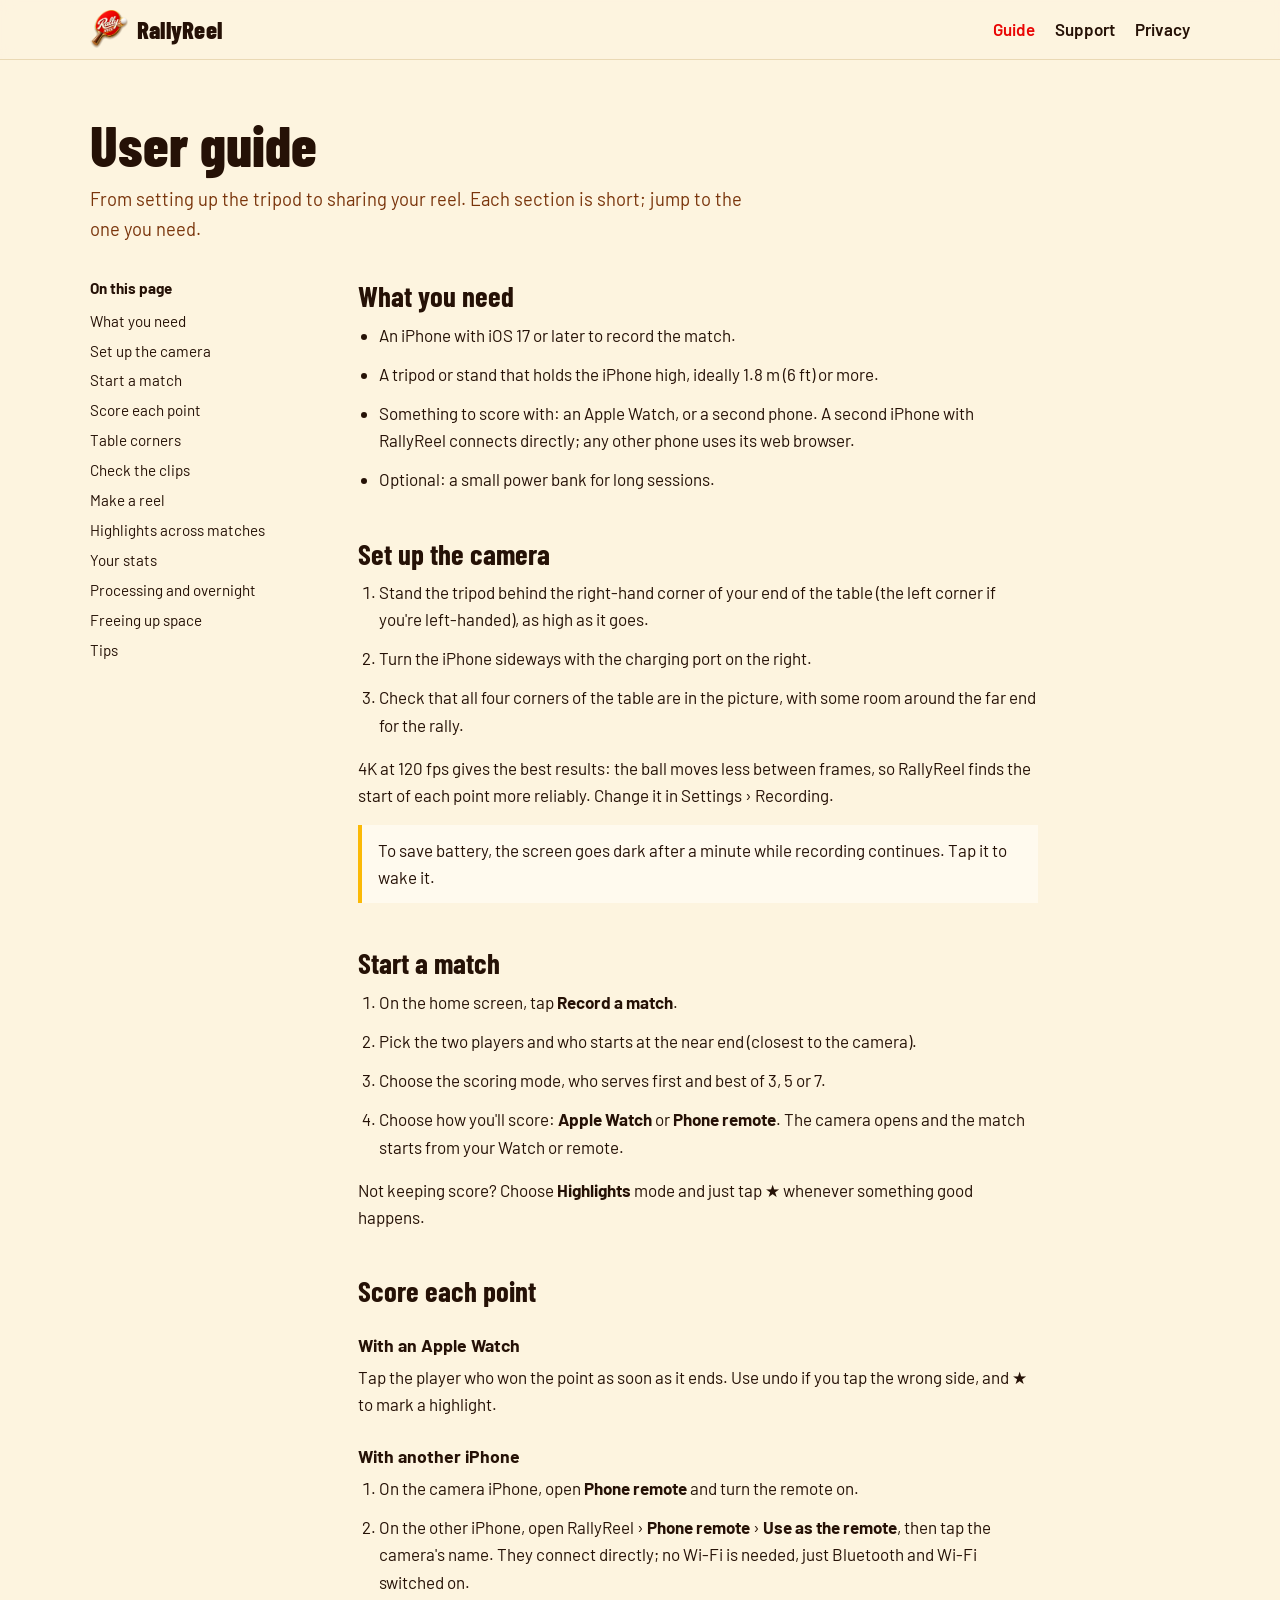
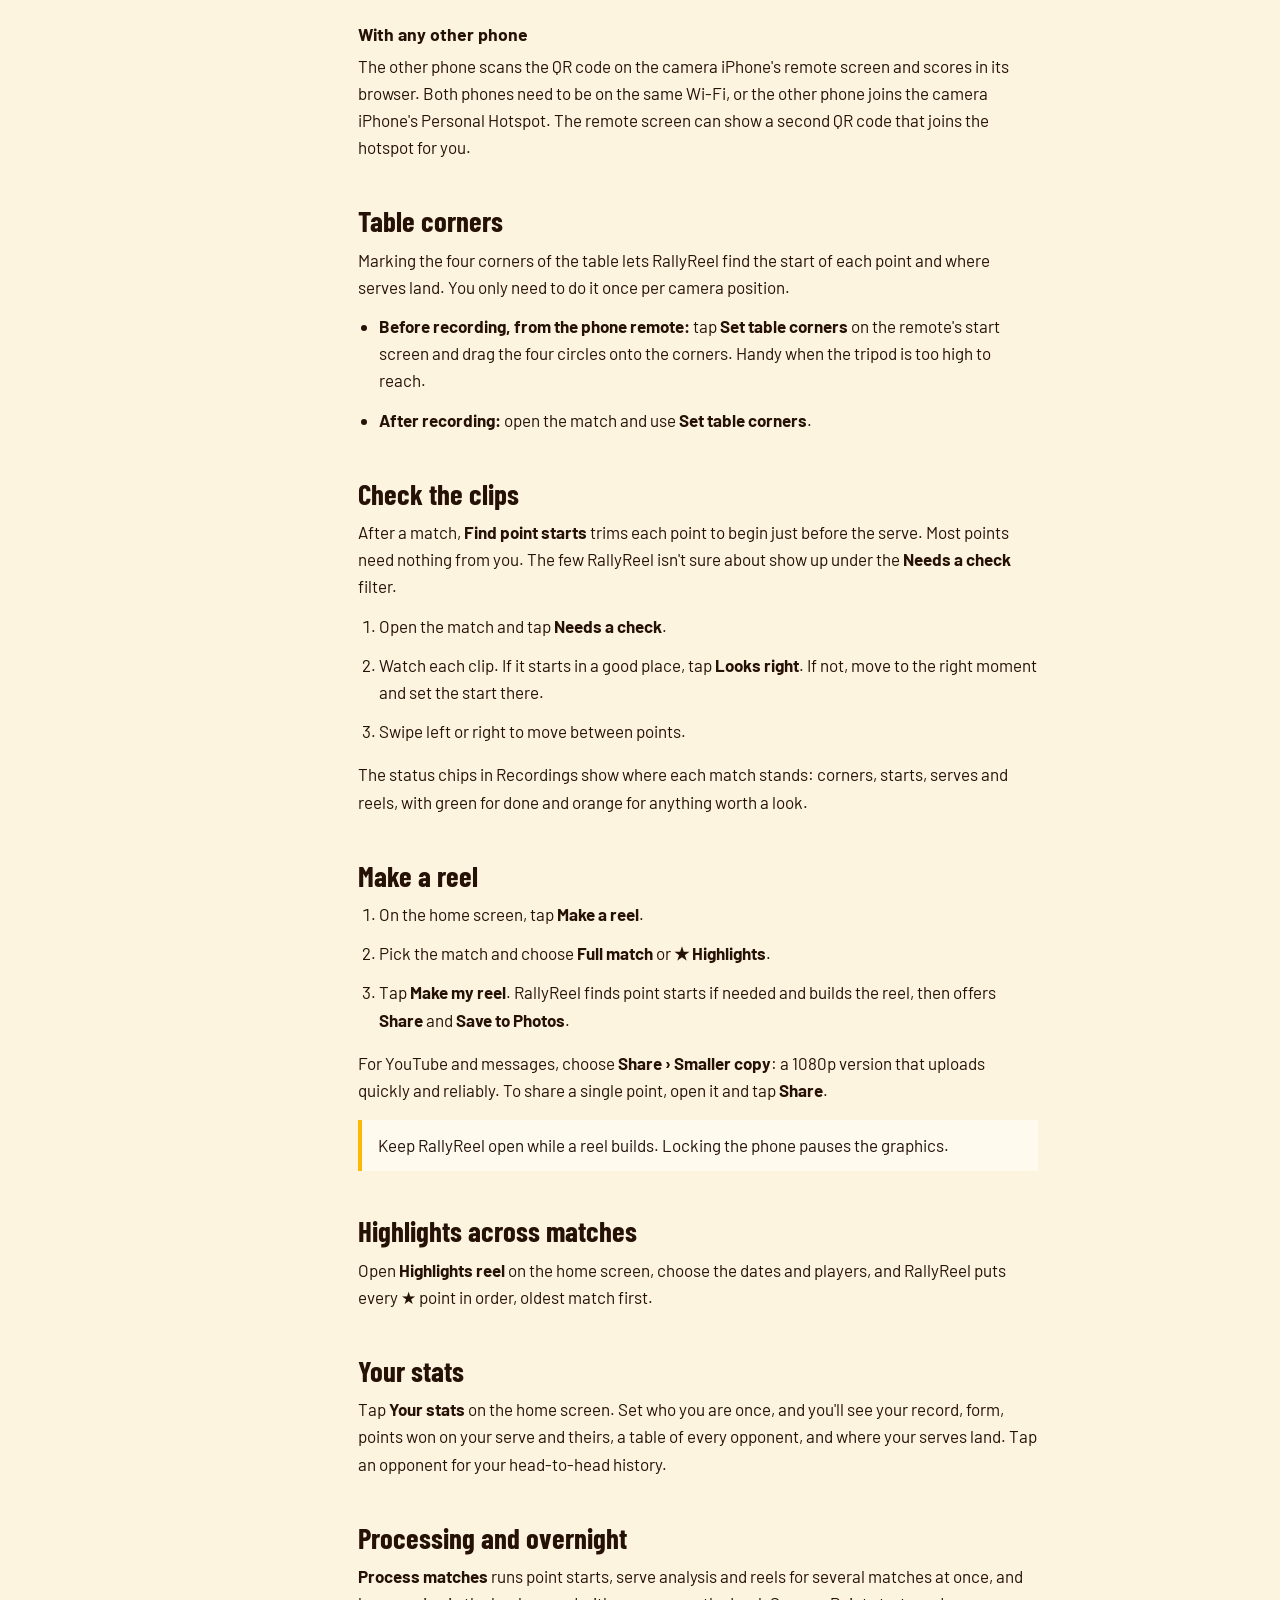
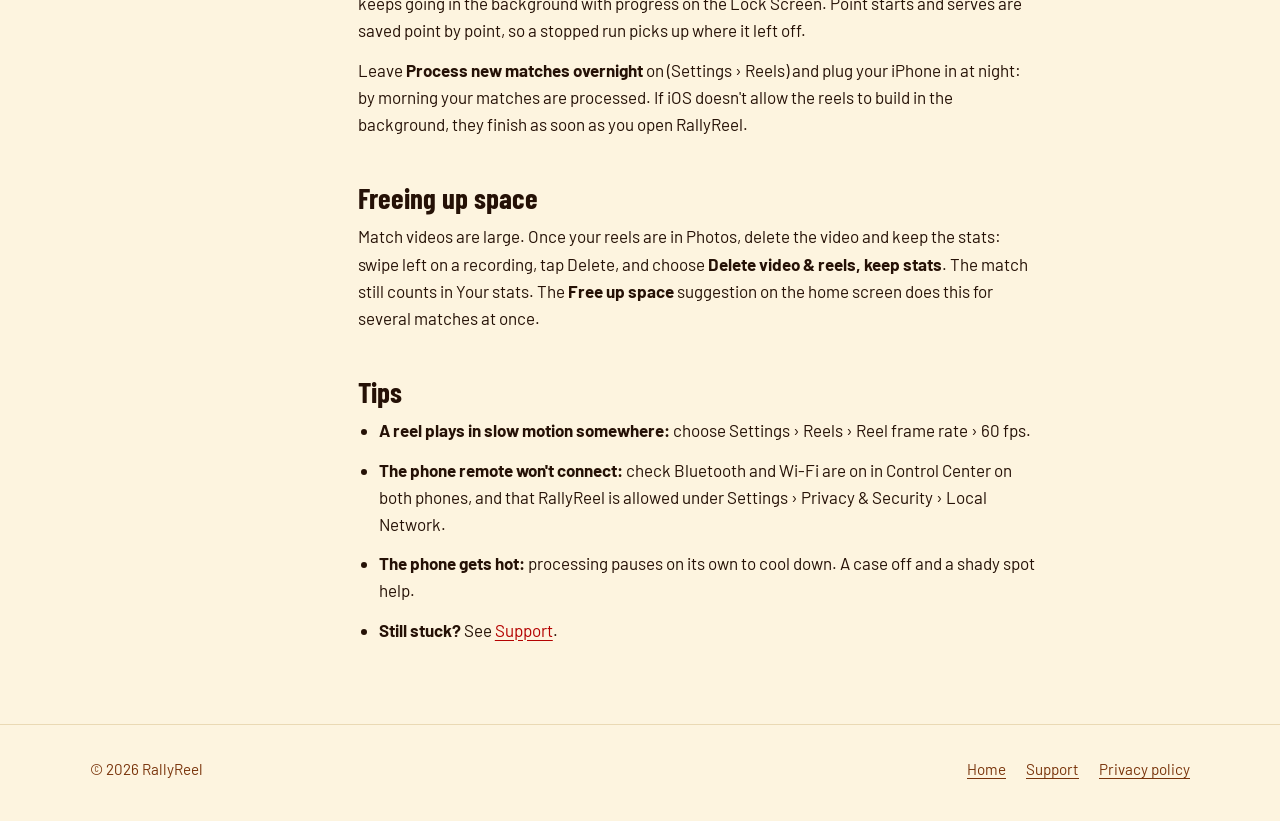
==== guide/index.html @ 846c80a3 "Add files via upload" ====
<!doctype html>
<html lang="en">
<head>
<meta charset="utf-8">
<meta name="viewport" content="width=device-width, initial-scale=1, viewport-fit=cover">
<title>User guide | RallyReel</title>
<meta name="description" content="How to set up, record, score and make reels with RallyReel.">
<link rel="icon" href="/assets/favicon-32.png" sizes="32x32">
<link rel="apple-touch-icon" href="/assets/apple-touch-icon.png">
<link rel="preconnect" href="https://fonts.googleapis.com">
<link rel="preconnect" href="https://fonts.gstatic.com" crossorigin>
<link href="https://fonts.googleapis.com/css2?family=Barlow+Condensed:wght@700;800&family=Barlow:wght@400;600;700&display=swap" rel="stylesheet">
<link rel="stylesheet" href="/assets/style.css">
</head>
<body>
<header class="site-header">
  <div class="wrap">
    <a class="brand" href="/"><img src="/assets/rallyreel-logo.png" alt=""><span>RallyReel</span></a>
    <nav class="site-nav" aria-label="Main">
      <a href="/guide/" aria-current="page">Guide</a>
      <a href="/support/">Support</a>
      <a class="hide-small" href="/privacy/">Privacy</a>
    </nav>
  </div>
</header>

<main class="page">
  <div class="wrap">
    <h1>User guide</h1>
    <p class="intro">From setting up the tripod to sharing your reel. Each section is short; jump to the one you need.</p>
    <div class="layout">
      <nav class="toc" aria-label="On this page">
        <p>On this page</p>
        <ol>
          <li><a href="#need">What you need</a></li>
          <li><a href="#camera">Set up the camera</a></li>
          <li><a href="#start">Start a match</a></li>
          <li><a href="#score">Score each point</a></li>
          <li><a href="#corners">Table corners</a></li>
          <li><a href="#check">Check the clips</a></li>
          <li><a href="#reel">Make a reel</a></li>
          <li><a href="#season">Highlights across matches</a></li>
          <li><a href="#stats">Your stats</a></li>
          <li><a href="#process">Processing and overnight</a></li>
          <li><a href="#space">Freeing up space</a></li>
          <li><a href="#tips">Tips</a></li>
        </ol>
      </nav>

      <div class="prose">
        <h2 id="need">What you need</h2>
        <ul>
          <li>An iPhone with iOS 17 or later to record the match.</li>
          <li>A tripod or stand that holds the iPhone high, ideally 1.8 m (6 ft) or more.</li>
          <li>Something to score with: an Apple Watch, or a second phone. A second iPhone with RallyReel connects directly; any other phone uses its web browser.</li>
          <li>Optional: a small power bank for long sessions.</li>
        </ul>

        <h2 id="camera">Set up the camera</h2>
        <ol>
          <li>Stand the tripod behind the right-hand corner of your end of the table (the left corner if you're left-handed), as high as it goes.</li>
          <li>Turn the iPhone sideways with the charging port on the right.</li>
          <li>Check that all four corners of the table are in the picture, with some room around the far end for the rally.</li>
        </ol>
        <p>4K at 120 fps gives the best results: the ball moves less between frames, so RallyReel finds the start of each point more reliably. Change it in Settings › Recording.</p>
        <p class="note">To save battery, the screen goes dark after a minute while recording continues. Tap it to wake it.</p>

        <h2 id="start">Start a match</h2>
        <ol>
          <li>On the home screen, tap <strong>Record a match</strong>.</li>
          <li>Pick the two players and who starts at the near end (closest to the camera).</li>
          <li>Choose the scoring mode, who serves first and best of 3, 5 or 7.</li>
          <li>Choose how you'll score: <strong>Apple Watch</strong> or <strong>Phone remote</strong>. The camera opens and the match starts from your Watch or remote.</li>
        </ol>
        <p>Not keeping score? Choose <strong>Highlights</strong> mode and just tap ★ whenever something good happens.</p>

        <h2 id="score">Score each point</h2>
        <h3>With an Apple Watch</h3>
        <p>Tap the player who won the point as soon as it ends. Use undo if you tap the wrong side, and ★ to mark a highlight.</p>
        <h3>With another iPhone</h3>
        <ol>
          <li>On the camera iPhone, open <strong>Phone remote</strong> and turn the remote on.</li>
          <li>On the other iPhone, open RallyReel › <strong>Phone remote</strong> › <strong>Use as the remote</strong>, then tap the camera's name. They connect directly; no Wi-Fi is needed, just Bluetooth and Wi-Fi switched on.</li>
        </ol>
        <h3>With any other phone</h3>
        <p>The other phone scans the QR code on the camera iPhone's remote screen and scores in its browser. Both phones need to be on the same Wi-Fi, or the other phone joins the camera iPhone's Personal Hotspot. The remote screen can show a second QR code that joins the hotspot for you.</p>

        <h2 id="corners">Table corners</h2>
        <p>Marking the four corners of the table lets RallyReel find the start of each point and where serves land. You only need to do it once per camera position.</p>
        <ul>
          <li><strong>Before recording, from the phone remote:</strong> tap <strong>Set table corners</strong> on the remote's start screen and drag the four circles onto the corners. Handy when the tripod is too high to reach.</li>
          <li><strong>After recording:</strong> open the match and use <strong>Set table corners</strong>.</li>
        </ul>

        <h2 id="check">Check the clips</h2>
        <p>After a match, <strong>Find point starts</strong> trims each point to begin just before the serve. Most points need nothing from you. The few RallyReel isn't sure about show up under the <strong>Needs a check</strong> filter.</p>
        <ol>
          <li>Open the match and tap <strong>Needs a check</strong>.</li>
          <li>Watch each clip. If it starts in a good place, tap <strong>Looks right</strong>. If not, move to the right moment and set the start there.</li>
          <li>Swipe left or right to move between points.</li>
        </ol>
        <p>The status chips in Recordings show where each match stands: corners, starts, serves and reels, with green for done and orange for anything worth a look.</p>

        <h2 id="reel">Make a reel</h2>
        <ol>
          <li>On the home screen, tap <strong>Make a reel</strong>.</li>
          <li>Pick the match and choose <strong>Full match</strong> or <strong>★ Highlights</strong>.</li>
          <li>Tap <strong>Make my reel</strong>. RallyReel finds point starts if needed and builds the reel, then offers <strong>Share</strong> and <strong>Save to Photos</strong>.</li>
        </ol>
        <p>For YouTube and messages, choose <strong>Share › Smaller copy</strong>: a 1080p version that uploads quickly and reliably. To share a single point, open it and tap <strong>Share</strong>.</p>
        <p class="note">Keep RallyReel open while a reel builds. Locking the phone pauses the graphics.</p>

        <h2 id="season">Highlights across matches</h2>
        <p>Open <strong>Highlights reel</strong> on the home screen, choose the dates and players, and RallyReel puts every ★ point in order, oldest match first.</p>

        <h2 id="stats">Your stats</h2>
        <p>Tap <strong>Your stats</strong> on the home screen. Set who you are once, and you'll see your record, form, points won on your serve and theirs, a table of every opponent, and where your serves land. Tap an opponent for your head-to-head history.</p>

        <h2 id="process">Processing and overnight</h2>
        <p><strong>Process matches</strong> runs point starts, serve analysis and reels for several matches at once, and keeps going in the background with progress on the Lock Screen. Point starts and serves are saved point by point, so a stopped run picks up where it left off.</p>
        <p>Leave <strong>Process new matches overnight</strong> on (Settings › Reels) and plug your iPhone in at night: by morning your matches are processed. If iOS doesn't allow the reels to build in the background, they finish as soon as you open RallyReel.</p>

        <h2 id="space">Freeing up space</h2>
        <p>Match videos are large. Once your reels are in Photos, delete the video and keep the stats: swipe left on a recording, tap Delete, and choose <strong>Delete video &amp; reels, keep stats</strong>. The match still counts in Your stats. The <strong>Free up space</strong> suggestion on the home screen does this for several matches at once.</p>

        <h2 id="tips">Tips</h2>
        <ul>
          <li><strong>A reel plays in slow motion somewhere:</strong> choose Settings › Reels › Reel frame rate › 60 fps.</li>
          <li><strong>The phone remote won't connect:</strong> check Bluetooth and Wi-Fi are on in Control Center on both phones, and that RallyReel is allowed under Settings › Privacy &amp; Security › Local Network.</li>
          <li><strong>The phone gets hot:</strong> processing pauses on its own to cool down. A case off and a shady spot help.</li>
          <li><strong>Still stuck?</strong> See <a href="/support/">Support</a>.</li>
        </ul>
      </div>
    </div>
  </div>
</main>

<footer class="site-footer">
  <div class="wrap">
    <span>© 2026 RallyReel</span>
    <nav aria-label="Footer">
      <a href="/">Home</a>
      <a href="/support/">Support</a>
      <a href="/privacy/">Privacy policy</a>
    </nav>
  </div>
</footer>
</body>
</html>
---- assets/style.css ----
/* RallyReel — colours from the logo */
:root {
  --cream: #FDF4DF;
  --paper: #FFFAEE;
  --ink: #251106;
  --walnut: #79340B;
  --red: #E90504;
  --deep-red: #B40201;
  --gold: #FBB906;
  --line: #EAD9B4;
  --display: "Barlow Condensed", "Arial Narrow", "Helvetica Neue", sans-serif;
  --body: "Barlow", "Helvetica Neue", Arial, sans-serif;
  --measure: 68ch;
}

*, *::before, *::after { box-sizing: border-box; }
:root { padding-top: env(safe-area-inset-top, 0px); padding-bottom: env(safe-area-inset-bottom, 0px); }
html { scroll-padding-top: calc(env(safe-area-inset-top, 0px) + 72px); }
body {
  margin: 0;
  background: var(--cream);
  color: var(--ink);
  font-family: var(--body);
  font-size: 1.0625rem;
  line-height: 1.6;
  -webkit-text-size-adjust: 100%;
}
img { max-width: 100%; height: auto; }
a { color: var(--deep-red); text-underline-offset: 0.18em; }
a:hover { color: var(--red); }
:focus-visible { outline: 3px solid var(--gold); outline-offset: 3px; border-radius: 4px; }

/* Header */
.site-header {
  position: sticky; top: env(safe-area-inset-top, 0px); z-index: 10;
  background: color-mix(in srgb, var(--cream) 92%, transparent);
  backdrop-filter: blur(8px);
  border-bottom: 1px solid var(--line);
}
.site-header .wrap { display: flex; align-items: center; justify-content: space-between; gap: 1rem; padding-block: 0.6rem; }
.brand { display: flex; align-items: center; gap: 0.55rem; text-decoration: none; color: var(--ink); }
.brand img { width: 38px; height: 38px; }
.brand span { font-family: var(--display); font-weight: 800; font-size: 1.55rem; letter-spacing: 0.01em; }
.site-nav { display: flex; gap: 1.25rem; flex-wrap: wrap; }
.site-nav a { color: var(--ink); text-decoration: none; font-weight: 600; }
.site-nav a[aria-current="page"], .site-nav a:hover { color: var(--red); }

.wrap { width: min(1100px, 100% - 2.5rem); margin-inline: auto; }

/* Buttons */
.button {
  display: inline-block; padding: 0.8rem 1.4rem; border-radius: 999px;
  background: var(--red); color: #fff; font-weight: 700; text-decoration: none;
  box-shadow: 0 2px 0 var(--deep-red);
}
.button:hover { background: var(--deep-red); color: #fff; }
.button.quiet { background: transparent; color: var(--ink); box-shadow: inset 0 0 0 2px var(--ink); }
.button.quiet:hover { background: var(--ink); color: var(--cream); }

/* Hero */
.hero { padding: clamp(2rem, 5vw, 3.5rem) 0 clamp(2rem, 5vw, 3.5rem); }
.hero .wrap { display: grid; grid-template-columns: 1.1fr 0.9fr; gap: clamp(1.5rem, 4vw, 3.5rem); align-items: center; }
.hero h1 {
  font-family: var(--display); font-weight: 800; line-height: 0.95;
  font-size: clamp(2.8rem, 7vw, 5rem); margin: 0 0 1rem; letter-spacing: -0.01em;
}
.hero p.lead { font-size: 1.2rem; max-width: 44ch; margin: 0 0 1.5rem; color: var(--walnut); }
.hero .actions { display: flex; gap: 0.75rem; flex-wrap: wrap; }
.hero .logo { justify-self: center; width: min(420px, 100%); }   /* the image has its own soft shadow */

/* The scoreboard: the same look as the graphics on a RallyReel video */
.scoreboard {
  margin-top: 1.75rem; display: inline-grid; grid-template-columns: auto auto auto; column-gap: 1.1rem; row-gap: 0.2rem;
  align-items: center; padding: 0.7rem 1.1rem; border-radius: 10px;
  background: linear-gradient(#3A1C0C, #1E0D05); border: 2px solid var(--gold);
  color: var(--cream); font-family: var(--display); font-weight: 700; font-size: 1.35rem; line-height: 1.25;
  font-variant-numeric: tabular-nums; box-shadow: 0 10px 24px rgba(37, 17, 6, 0.25);
}
.scoreboard .player { display: flex; align-items: center; gap: 0.5rem; text-transform: uppercase; letter-spacing: 0.02em; }
.scoreboard .chip { width: 0.55rem; height: 1.15rem; border-radius: 2px; }
.scoreboard .serve { width: 0.45rem; height: 0.45rem; border-radius: 50%; background: var(--gold); visibility: hidden; }
.scoreboard .serve.on { visibility: visible; }
.scoreboard .games { color: rgba(253, 244, 223, 0.65); text-align: center; min-width: 1.4rem; }
.scoreboard .points { min-width: 2.2ch; text-align: right; font-size: 1.6rem; }
.scoreboard .points.won { color: var(--gold); }
.scoreboard-caption { display: block; margin-top: 0.6rem; font-size: 0.9rem; color: var(--walnut); }

/* Sections */
section.block { padding: clamp(2.5rem, 6vw, 4.5rem) 0; border-top: 1px solid var(--line); }
section.block h2 {
  font-family: var(--display); font-weight: 800; font-size: clamp(2rem, 4.5vw, 3rem); line-height: 1;
  margin: 0 0 1.5rem;
}
.steps { list-style: none; padding: 0; margin: 0; display: grid; grid-template-columns: repeat(3, 1fr); gap: 2rem; counter-reset: step; }
.steps li { counter-increment: step; }
.steps li::before {
  content: counter(step); display: block; font-family: var(--display); font-weight: 800; font-size: 3.2rem;
  line-height: 1; color: var(--red); margin-bottom: 0.4rem;
}
.steps h3 { font-family: var(--display); font-weight: 700; font-size: 1.5rem; margin: 0 0 0.35rem; }
.steps p { margin: 0; }

.features { display: grid; grid-template-columns: repeat(2, minmax(0, 1fr)); gap: 1.5rem 3rem; }
.features h3 { font-family: var(--display); font-weight: 700; font-size: 1.35rem; margin: 0 0 0.25rem; }
.features p { margin: 0; max-width: 46ch; }

.band { background: var(--ink); color: var(--cream); }
.band h2 { color: var(--cream); }
.band p { max-width: 60ch; color: rgba(253, 244, 223, 0.85); }
.band a { color: var(--gold); }
.band .button { margin-top: 0.5rem; }

/* Long-form pages (guide, support, privacy) */
.page { padding: clamp(2rem, 5vw, 3.5rem) 0 4rem; }
.page .layout { display: grid; grid-template-columns: 220px minmax(0, 1fr); gap: 3rem; align-items: start; }
.page h1 { font-family: var(--display); font-weight: 800; font-size: clamp(2.4rem, 6vw, 3.6rem); line-height: 1; margin: 0 0 0.75rem; }
.page .intro { font-size: 1.15rem; color: var(--walnut); max-width: var(--measure); margin: 0 0 2rem; }
.prose { max-width: var(--measure); }
.prose h2 { font-family: var(--display); font-weight: 700; font-size: 1.8rem; line-height: 1.1; margin: 2.5rem 0 0.6rem; padding-top: 0.25rem; }
.prose h2:first-child { margin-top: 0; }
.prose h3 { font-weight: 700; font-size: 1.1rem; margin: 1.5rem 0 0.3rem; }
.prose p, .prose li { margin: 0 0 0.75rem; }
.prose ol, .prose ul { padding-left: 1.3rem; margin: 0 0 1rem; }
.prose .note { border-left: 4px solid var(--gold); background: var(--paper); padding: 0.75rem 1rem; margin: 1rem 0; }
.prose table { border-collapse: collapse; width: 100%; margin: 0.5rem 0 1.25rem; font-size: 0.98rem; }
.prose th, .prose td { text-align: left; vertical-align: top; padding: 0.55rem 0.6rem; border-bottom: 1px solid var(--line); }
.prose th { font-weight: 700; }
.table-scroll { overflow-x: auto; }
.toc { position: sticky; top: calc(env(safe-area-inset-top, 0px) + 84px); font-size: 0.95rem; }
.toc p { font-weight: 700; margin: 0 0 0.5rem; }
.toc ol { list-style: none; padding: 0; margin: 0; display: grid; gap: 0.35rem; }
.toc a { color: var(--ink); text-decoration: none; }
.toc a:hover { color: var(--red); }
.updated { color: var(--walnut); font-size: 0.95rem; }

/* Footer */
.site-footer { border-top: 1px solid var(--line); padding: 2rem 0 2.5rem; font-size: 0.95rem; color: var(--walnut); }
.site-footer .wrap { display: flex; justify-content: space-between; gap: 1rem; flex-wrap: wrap; }
.site-footer nav { display: flex; gap: 1.25rem; flex-wrap: wrap; }
.site-footer a { color: var(--walnut); }

@media (max-width: 820px) {
  .hero .wrap { grid-template-columns: 1fr; }
  .hero .logo { grid-row: 1; width: min(260px, 70%); }
  .steps { grid-template-columns: 1fr; gap: 1.5rem; }
  .features { grid-template-columns: 1fr; }
  .page .layout { grid-template-columns: 1fr; gap: 1.5rem; }
  .toc { position: static; }
  .site-nav { gap: 0.9rem; font-size: 0.95rem; }
}
@media (max-width: 480px) {
  .site-nav a.hide-small { display: none; }
  .scoreboard { font-size: 1.1rem; column-gap: 0.8rem; }
  .scoreboard .points { font-size: 1.3rem; }
}
@media (prefers-reduced-motion: reduce) { * { transition: none !important; animation: none !important; } }
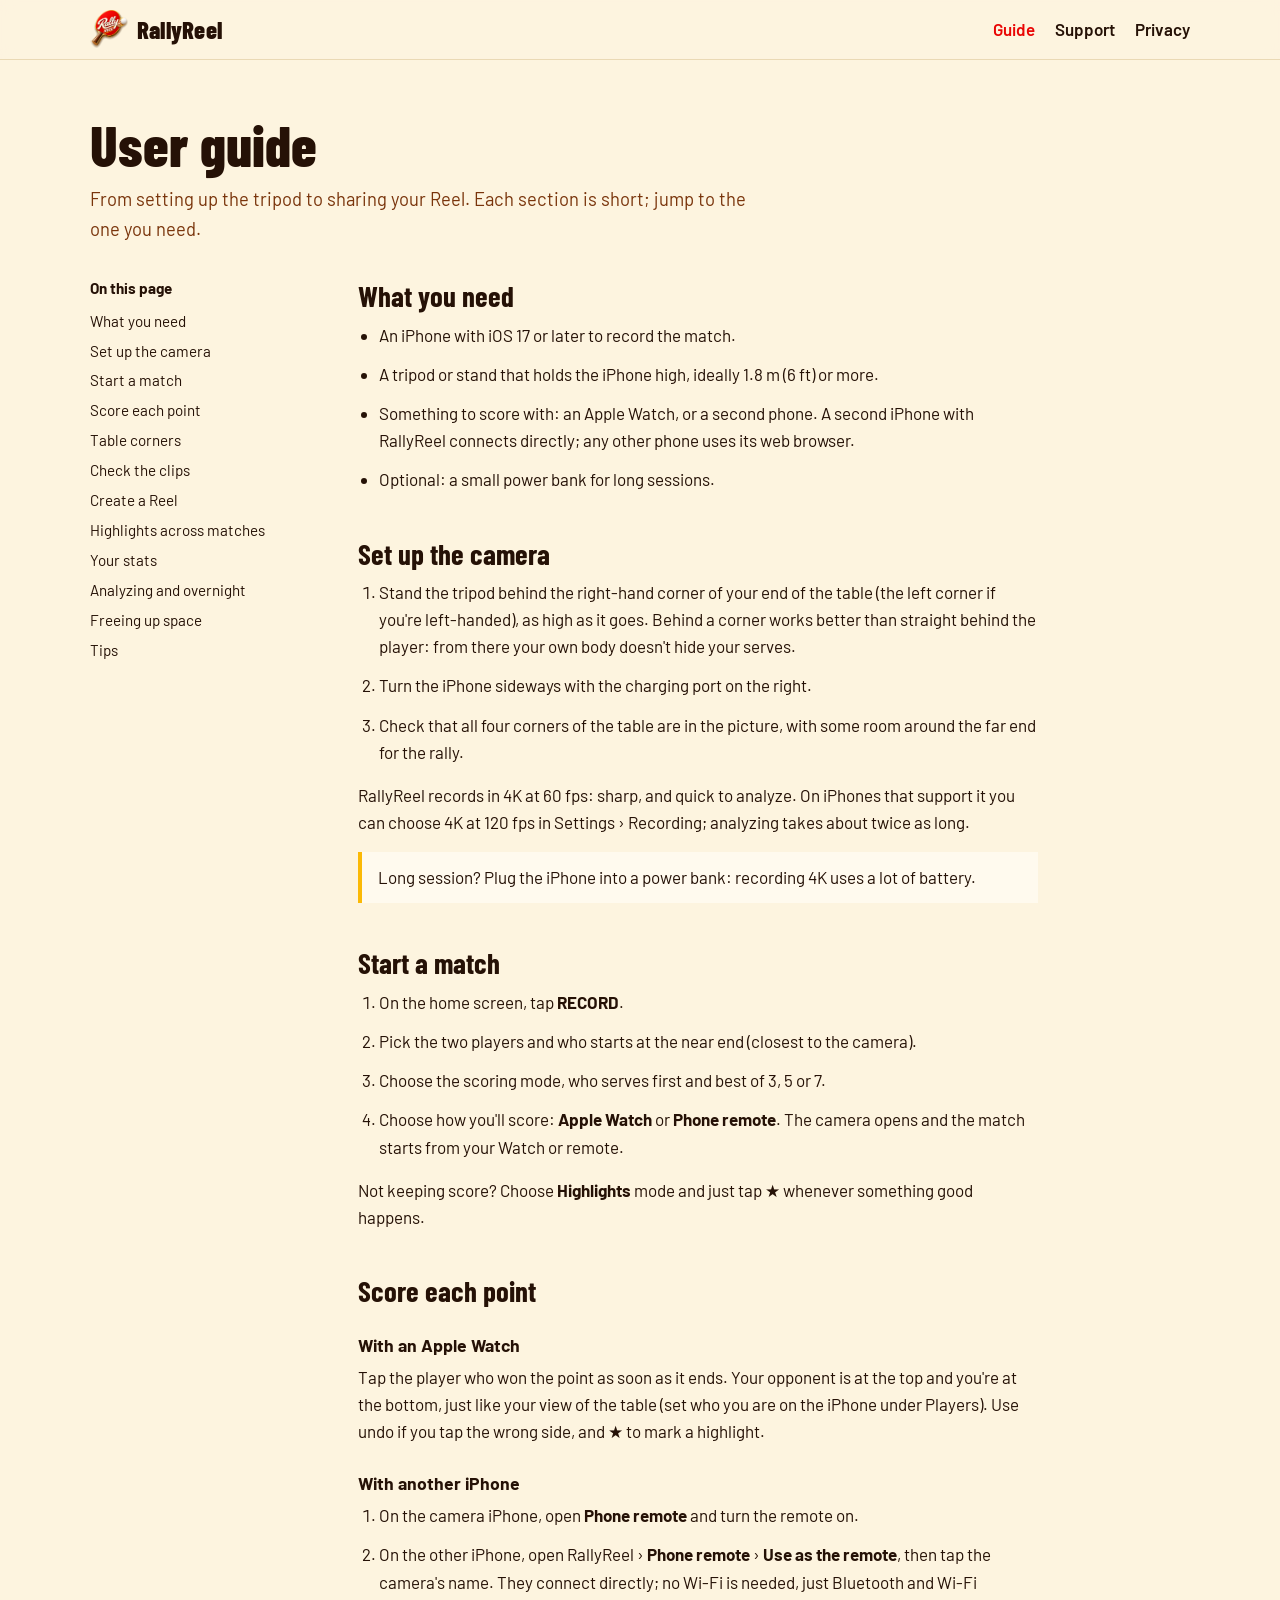
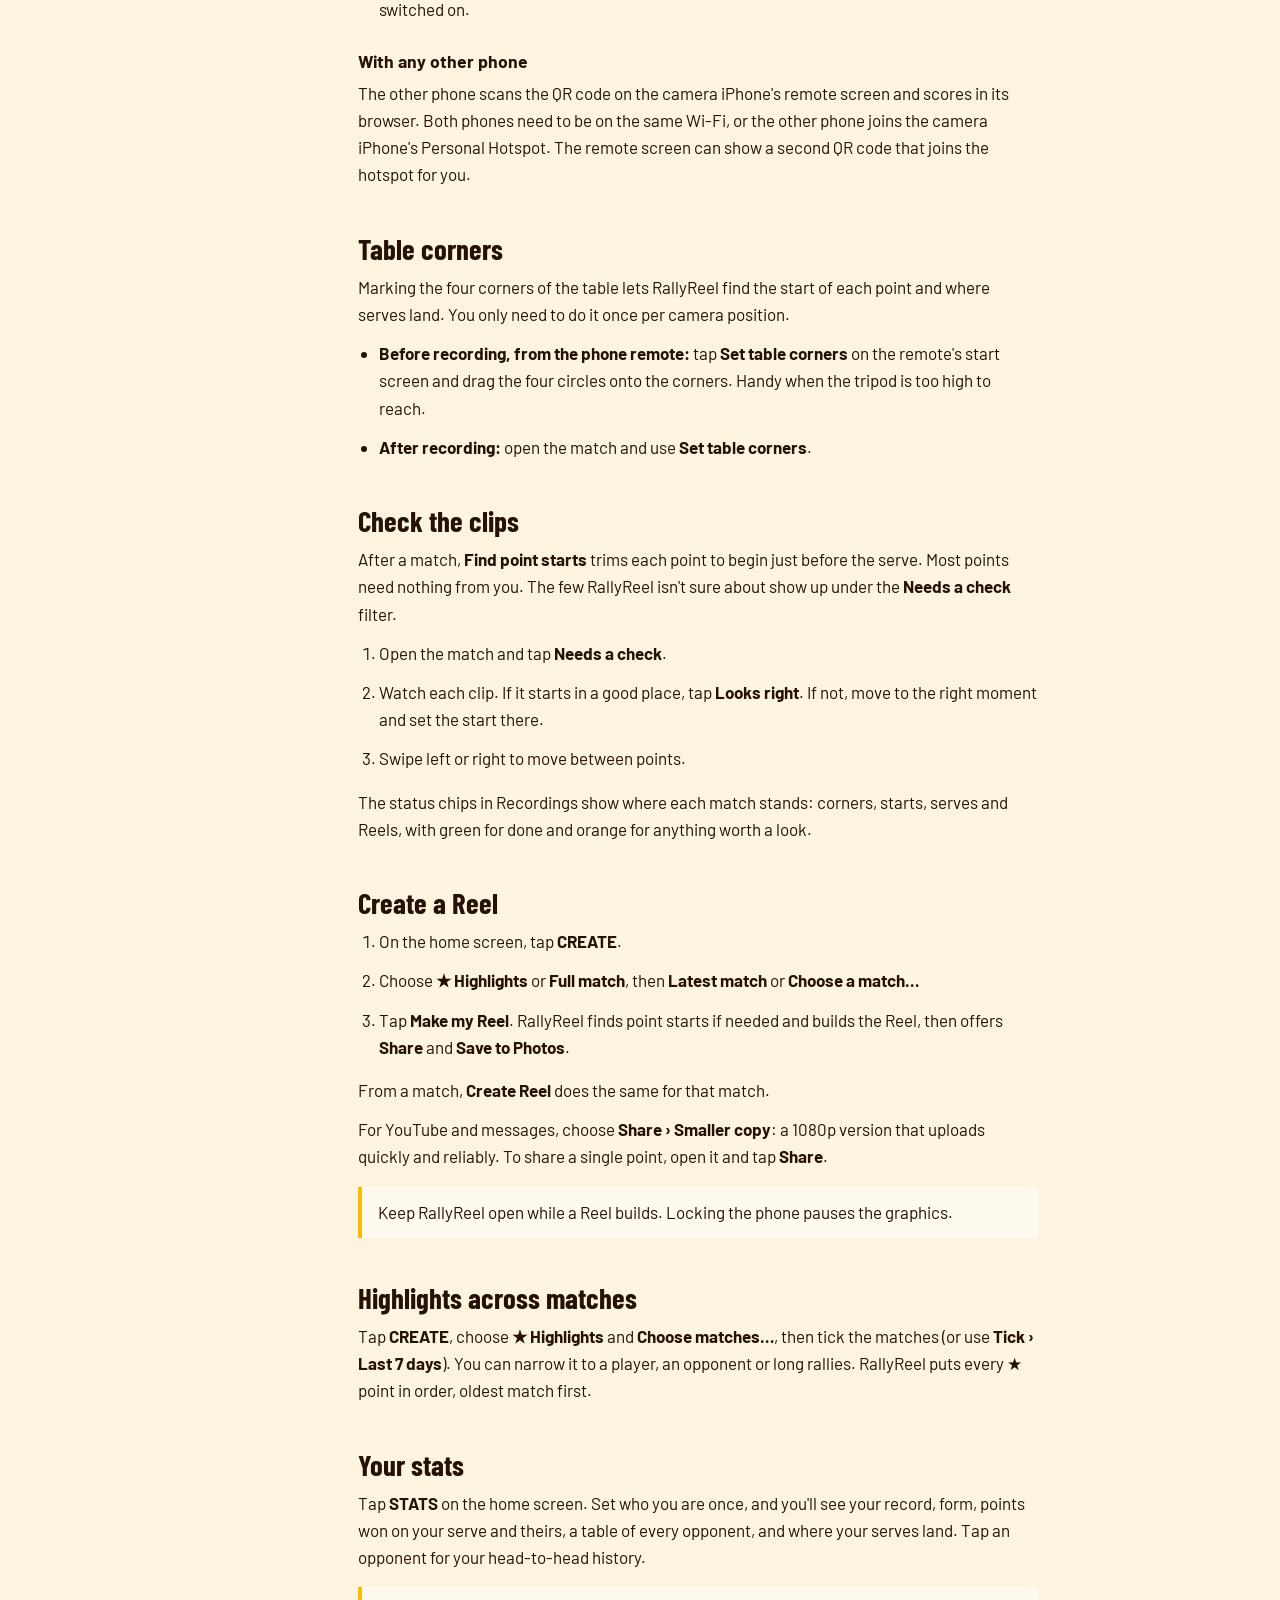
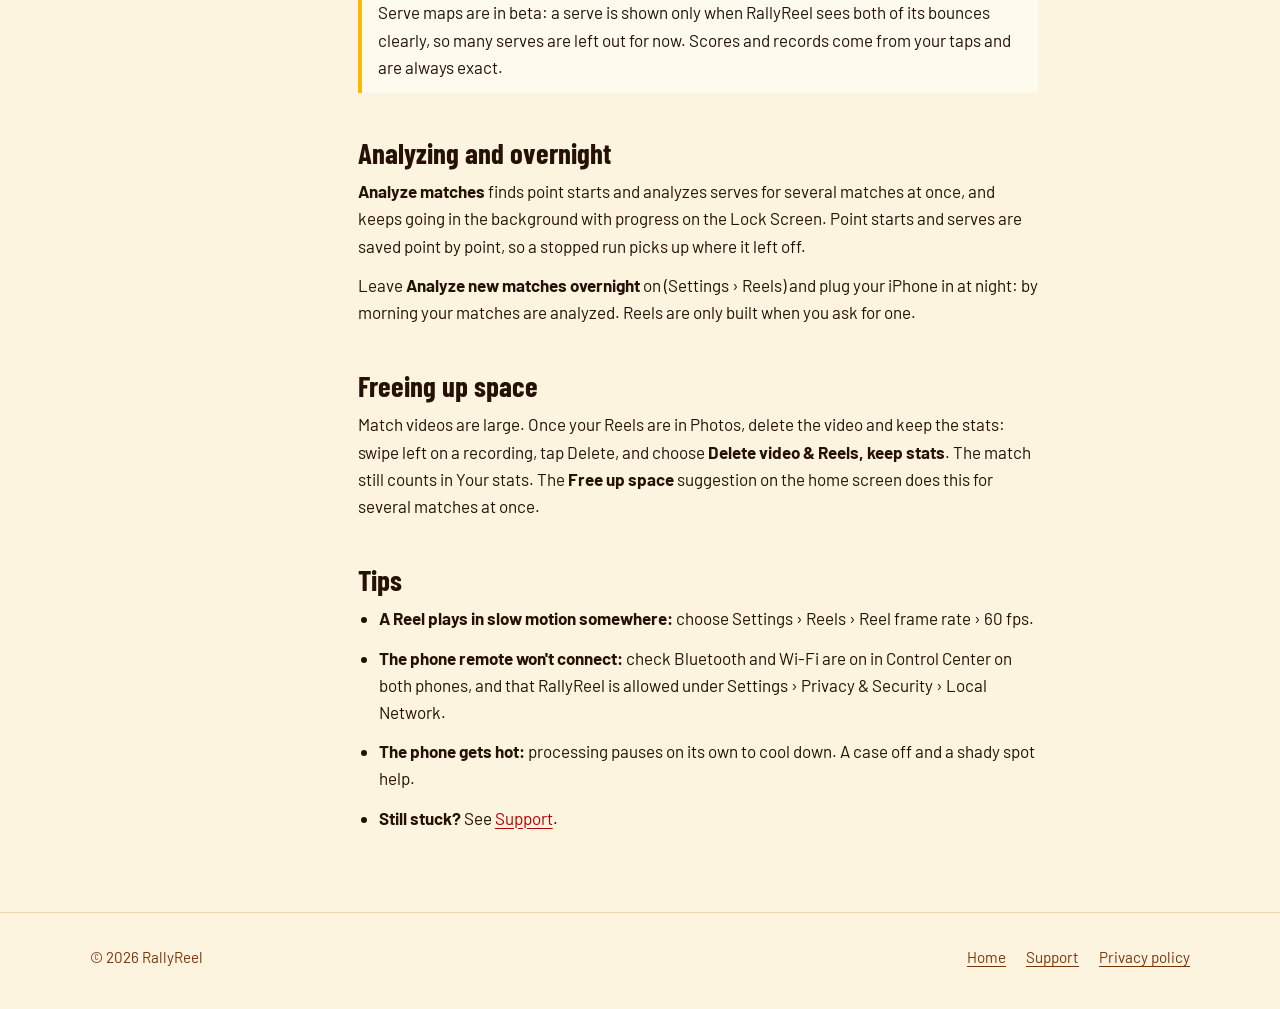
==== commit 2c4929b6: "Update guide and home page for RallyReel 1.0 CREATE and Analyze matches replace Make a reel, Highlig" ====
--- a/guide/index.html
+++ b/guide/index.html
@@ -4,7 +4,7 @@
 <meta charset="utf-8">
 <meta name="viewport" content="width=device-width, initial-scale=1, viewport-fit=cover">
 <title>User guide | RallyReel</title>
-<meta name="description" content="How to set up, record, score and make reels with RallyReel.">
+<meta name="description" content="How to set up, record, score and make Reels with RallyReel.">
 <link rel="icon" href="/assets/favicon-32.png" sizes="32x32">
 <link rel="apple-touch-icon" href="/assets/apple-touch-icon.png">
 <link rel="preconnect" href="https://fonts.googleapis.com">
@@ -27,7 +27,7 @@
 <main class="page">
   <div class="wrap">
     <h1>User guide</h1>
-    <p class="intro">From setting up the tripod to sharing your reel. Each section is short; jump to the one you need.</p>
+    <p class="intro">From setting up the tripod to sharing your Reel. Each section is short; jump to the one you need.</p>
     <div class="layout">
       <nav class="toc" aria-label="On this page">
         <p>On this page</p>
@@ -38,10 +38,10 @@
           <li><a href="#score">Score each point</a></li>
           <li><a href="#corners">Table corners</a></li>
           <li><a href="#check">Check the clips</a></li>
-          <li><a href="#reel">Make a reel</a></li>
+          <li><a href="#reel">Create a Reel</a></li>
           <li><a href="#season">Highlights across matches</a></li>
           <li><a href="#stats">Your stats</a></li>
-          <li><a href="#process">Processing and overnight</a></li>
+          <li><a href="#process">Analyzing and overnight</a></li>
           <li><a href="#space">Freeing up space</a></li>
           <li><a href="#tips">Tips</a></li>
         </ol>
@@ -58,16 +58,16 @@
 
         <h2 id="camera">Set up the camera</h2>
         <ol>
-          <li>Stand the tripod behind the right-hand corner of your end of the table (the left corner if you're left-handed), as high as it goes.</li>
+          <li>Stand the tripod behind the right-hand corner of your end of the table (the left corner if you're left-handed), as high as it goes. Behind a corner works better than straight behind the player: from there your own body doesn't hide your serves.</li>
           <li>Turn the iPhone sideways with the charging port on the right.</li>
           <li>Check that all four corners of the table are in the picture, with some room around the far end for the rally.</li>
         </ol>
-        <p>4K at 120 fps gives the best results: the ball moves less between frames, so RallyReel finds the start of each point more reliably. Change it in Settings › Recording.</p>
-        <p class="note">To save battery, the screen goes dark after a minute while recording continues. Tap it to wake it.</p>
+        <p>RallyReel records in 4K at 60 fps: sharp, and quick to analyze. On iPhones that support it you can choose 4K at 120 fps in Settings › Recording; analyzing takes about twice as long.</p>
+        <p class="note">Long session? Plug the iPhone into a power bank: recording 4K uses a lot of battery.</p>
 
         <h2 id="start">Start a match</h2>
         <ol>
-          <li>On the home screen, tap <strong>Record a match</strong>.</li>
+          <li>On the home screen, tap <strong>RECORD</strong>.</li>
           <li>Pick the two players and who starts at the near end (closest to the camera).</li>
           <li>Choose the scoring mode, who serves first and best of 3, 5 or 7.</li>
           <li>Choose how you'll score: <strong>Apple Watch</strong> or <strong>Phone remote</strong>. The camera opens and the match starts from your Watch or remote.</li>
@@ -76,7 +76,7 @@
 
         <h2 id="score">Score each point</h2>
         <h3>With an Apple Watch</h3>
-        <p>Tap the player who won the point as soon as it ends. Use undo if you tap the wrong side, and ★ to mark a highlight.</p>
+        <p>Tap the player who won the point as soon as it ends. Your opponent is at the top and you're at the bottom, just like your view of the table (set who you are on the iPhone under Players). Use undo if you tap the wrong side, and ★ to mark a highlight.</p>
         <h3>With another iPhone</h3>
         <ol>
           <li>On the camera iPhone, open <strong>Phone remote</strong> and turn the remote on.</li>
@@ -99,33 +99,35 @@
           <li>Watch each clip. If it starts in a good place, tap <strong>Looks right</strong>. If not, move to the right moment and set the start there.</li>
           <li>Swipe left or right to move between points.</li>
         </ol>
-        <p>The status chips in Recordings show where each match stands: corners, starts, serves and reels, with green for done and orange for anything worth a look.</p>
+        <p>The status chips in Recordings show where each match stands: corners, starts, serves and Reels, with green for done and orange for anything worth a look.</p>
 
-        <h2 id="reel">Make a reel</h2>
+        <h2 id="reel">Create a Reel</h2>
         <ol>
-          <li>On the home screen, tap <strong>Make a reel</strong>.</li>
-          <li>Pick the match and choose <strong>Full match</strong> or <strong>★ Highlights</strong>.</li>
-          <li>Tap <strong>Make my reel</strong>. RallyReel finds point starts if needed and builds the reel, then offers <strong>Share</strong> and <strong>Save to Photos</strong>.</li>
+          <li>On the home screen, tap <strong>CREATE</strong>.</li>
+          <li>Choose <strong>★ Highlights</strong> or <strong>Full match</strong>, then <strong>Latest match</strong> or <strong>Choose a match…</strong></li>
+          <li>Tap <strong>Make my Reel</strong>. RallyReel finds point starts if needed and builds the Reel, then offers <strong>Share</strong> and <strong>Save to Photos</strong>.</li>
         </ol>
+        <p>From a match, <strong>Create Reel</strong> does the same for that match.</p>
         <p>For YouTube and messages, choose <strong>Share › Smaller copy</strong>: a 1080p version that uploads quickly and reliably. To share a single point, open it and tap <strong>Share</strong>.</p>
-        <p class="note">Keep RallyReel open while a reel builds. Locking the phone pauses the graphics.</p>
+        <p class="note">Keep RallyReel open while a Reel builds. Locking the phone pauses the graphics.</p>
 
         <h2 id="season">Highlights across matches</h2>
-        <p>Open <strong>Highlights reel</strong> on the home screen, choose the dates and players, and RallyReel puts every ★ point in order, oldest match first.</p>
+        <p>Tap <strong>CREATE</strong>, choose <strong>★ Highlights</strong> and <strong>Choose matches…</strong>, then tick the matches (or use <strong>Tick › Last 7 days</strong>). You can narrow it to a player, an opponent or long rallies. RallyReel puts every ★ point in order, oldest match first.</p>
 
         <h2 id="stats">Your stats</h2>
-        <p>Tap <strong>Your stats</strong> on the home screen. Set who you are once, and you'll see your record, form, points won on your serve and theirs, a table of every opponent, and where your serves land. Tap an opponent for your head-to-head history.</p>
+        <p>Tap <strong>STATS</strong> on the home screen. Set who you are once, and you'll see your record, form, points won on your serve and theirs, a table of every opponent, and where your serves land. Tap an opponent for your head-to-head history.</p>
+        <p class="note">Serve maps are in beta: a serve is shown only when RallyReel sees both of its bounces clearly, so many serves are left out for now. Scores and records come from your taps and are always exact.</p>
 
-        <h2 id="process">Processing and overnight</h2>
-        <p><strong>Process matches</strong> runs point starts, serve analysis and reels for several matches at once, and keeps going in the background with progress on the Lock Screen. Point starts and serves are saved point by point, so a stopped run picks up where it left off.</p>
-        <p>Leave <strong>Process new matches overnight</strong> on (Settings › Reels) and plug your iPhone in at night: by morning your matches are processed. If iOS doesn't allow the reels to build in the background, they finish as soon as you open RallyReel.</p>
+        <h2 id="process">Analyzing and overnight</h2>
+        <p><strong>Analyze matches</strong> finds point starts and analyzes serves for several matches at once, and keeps going in the background with progress on the Lock Screen. Point starts and serves are saved point by point, so a stopped run picks up where it left off.</p>
+        <p>Leave <strong>Analyze new matches overnight</strong> on (Settings › Reels) and plug your iPhone in at night: by morning your matches are analyzed. Reels are only built when you ask for one.</p>
 
         <h2 id="space">Freeing up space</h2>
-        <p>Match videos are large. Once your reels are in Photos, delete the video and keep the stats: swipe left on a recording, tap Delete, and choose <strong>Delete video &amp; reels, keep stats</strong>. The match still counts in Your stats. The <strong>Free up space</strong> suggestion on the home screen does this for several matches at once.</p>
+        <p>Match videos are large. Once your Reels are in Photos, delete the video and keep the stats: swipe left on a recording, tap Delete, and choose <strong>Delete video &amp; Reels, keep stats</strong>. The match still counts in Your stats. The <strong>Free up space</strong> suggestion on the home screen does this for several matches at once.</p>
 
         <h2 id="tips">Tips</h2>
         <ul>
-          <li><strong>A reel plays in slow motion somewhere:</strong> choose Settings › Reels › Reel frame rate › 60 fps.</li>
+          <li><strong>A Reel plays in slow motion somewhere:</strong> choose Settings › Reels › Reel frame rate › 60 fps.</li>
           <li><strong>The phone remote won't connect:</strong> check Bluetooth and Wi-Fi are on in Control Center on both phones, and that RallyReel is allowed under Settings › Privacy &amp; Security › Local Network.</li>
           <li><strong>The phone gets hot:</strong> processing pauses on its own to cool down. A case off and a shady spot help.</li>
           <li><strong>Still stuck?</strong> See <a href="/support/">Support</a>.</li>
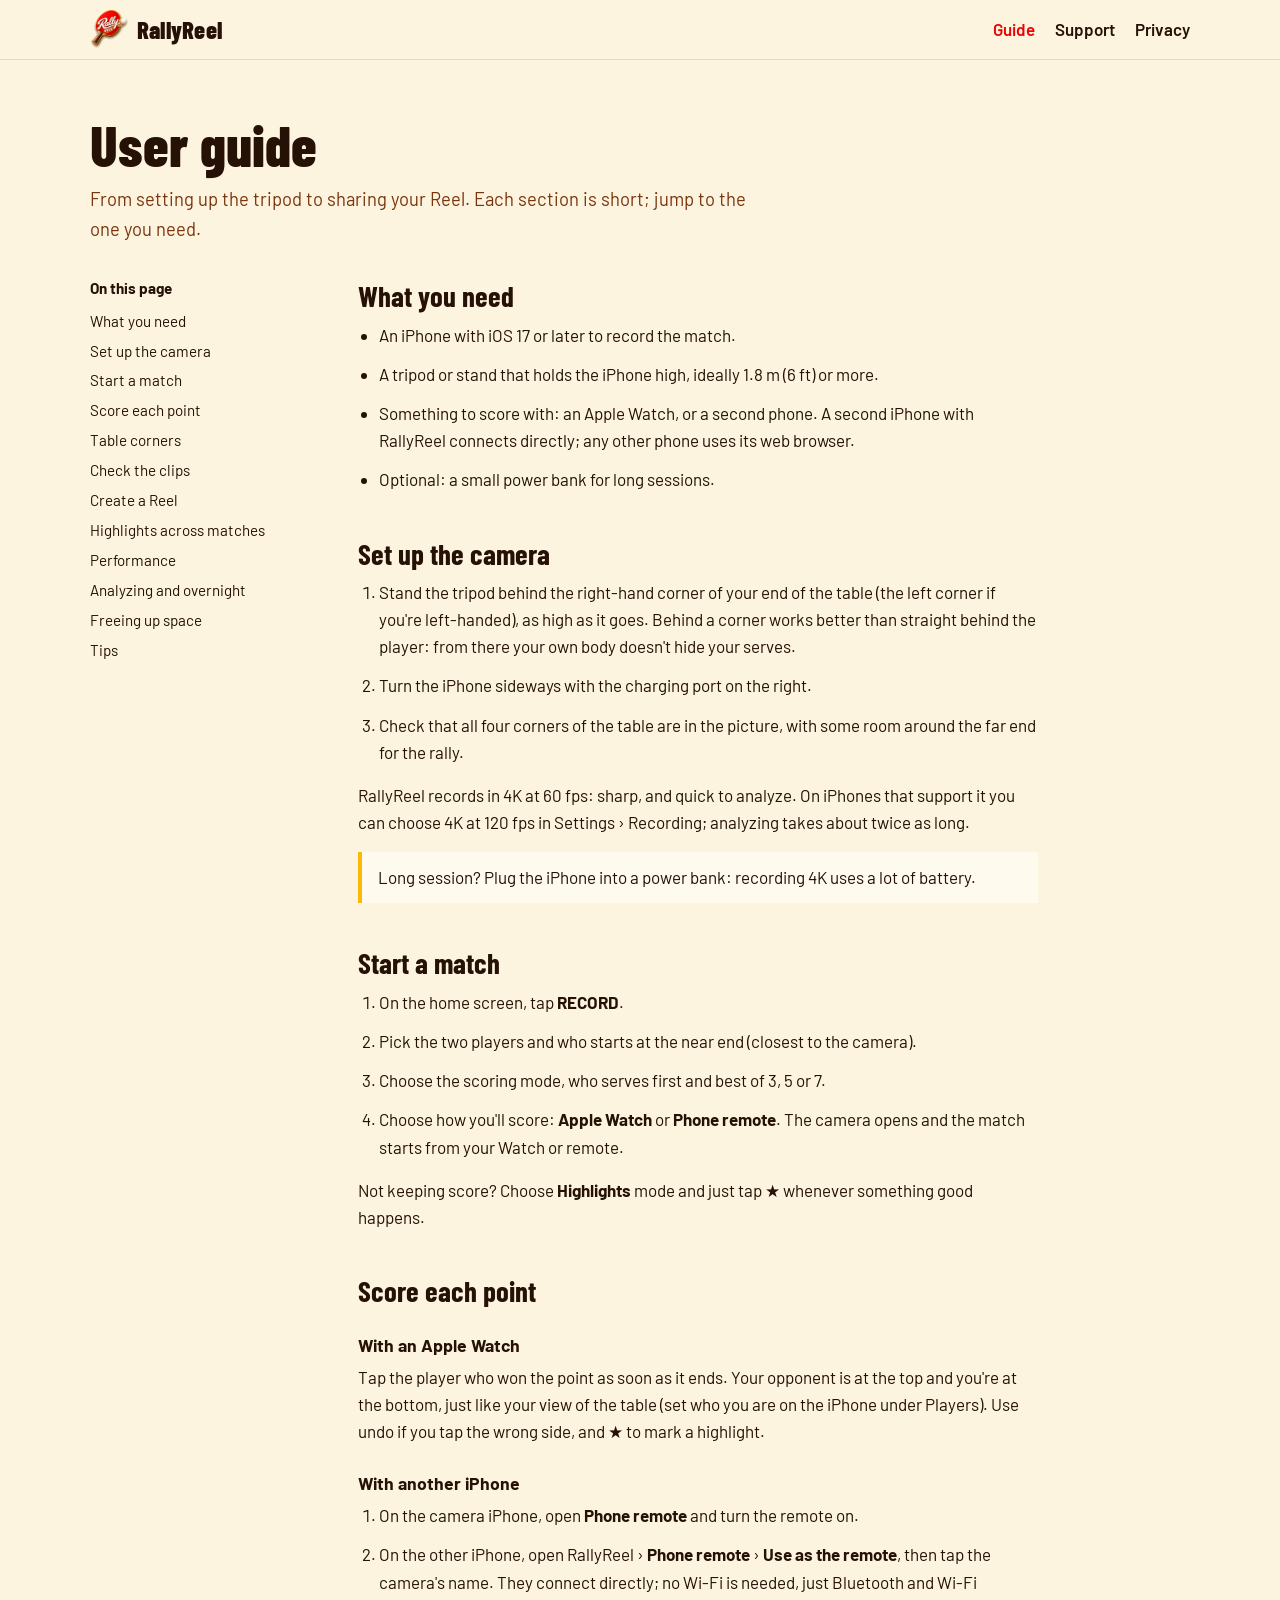
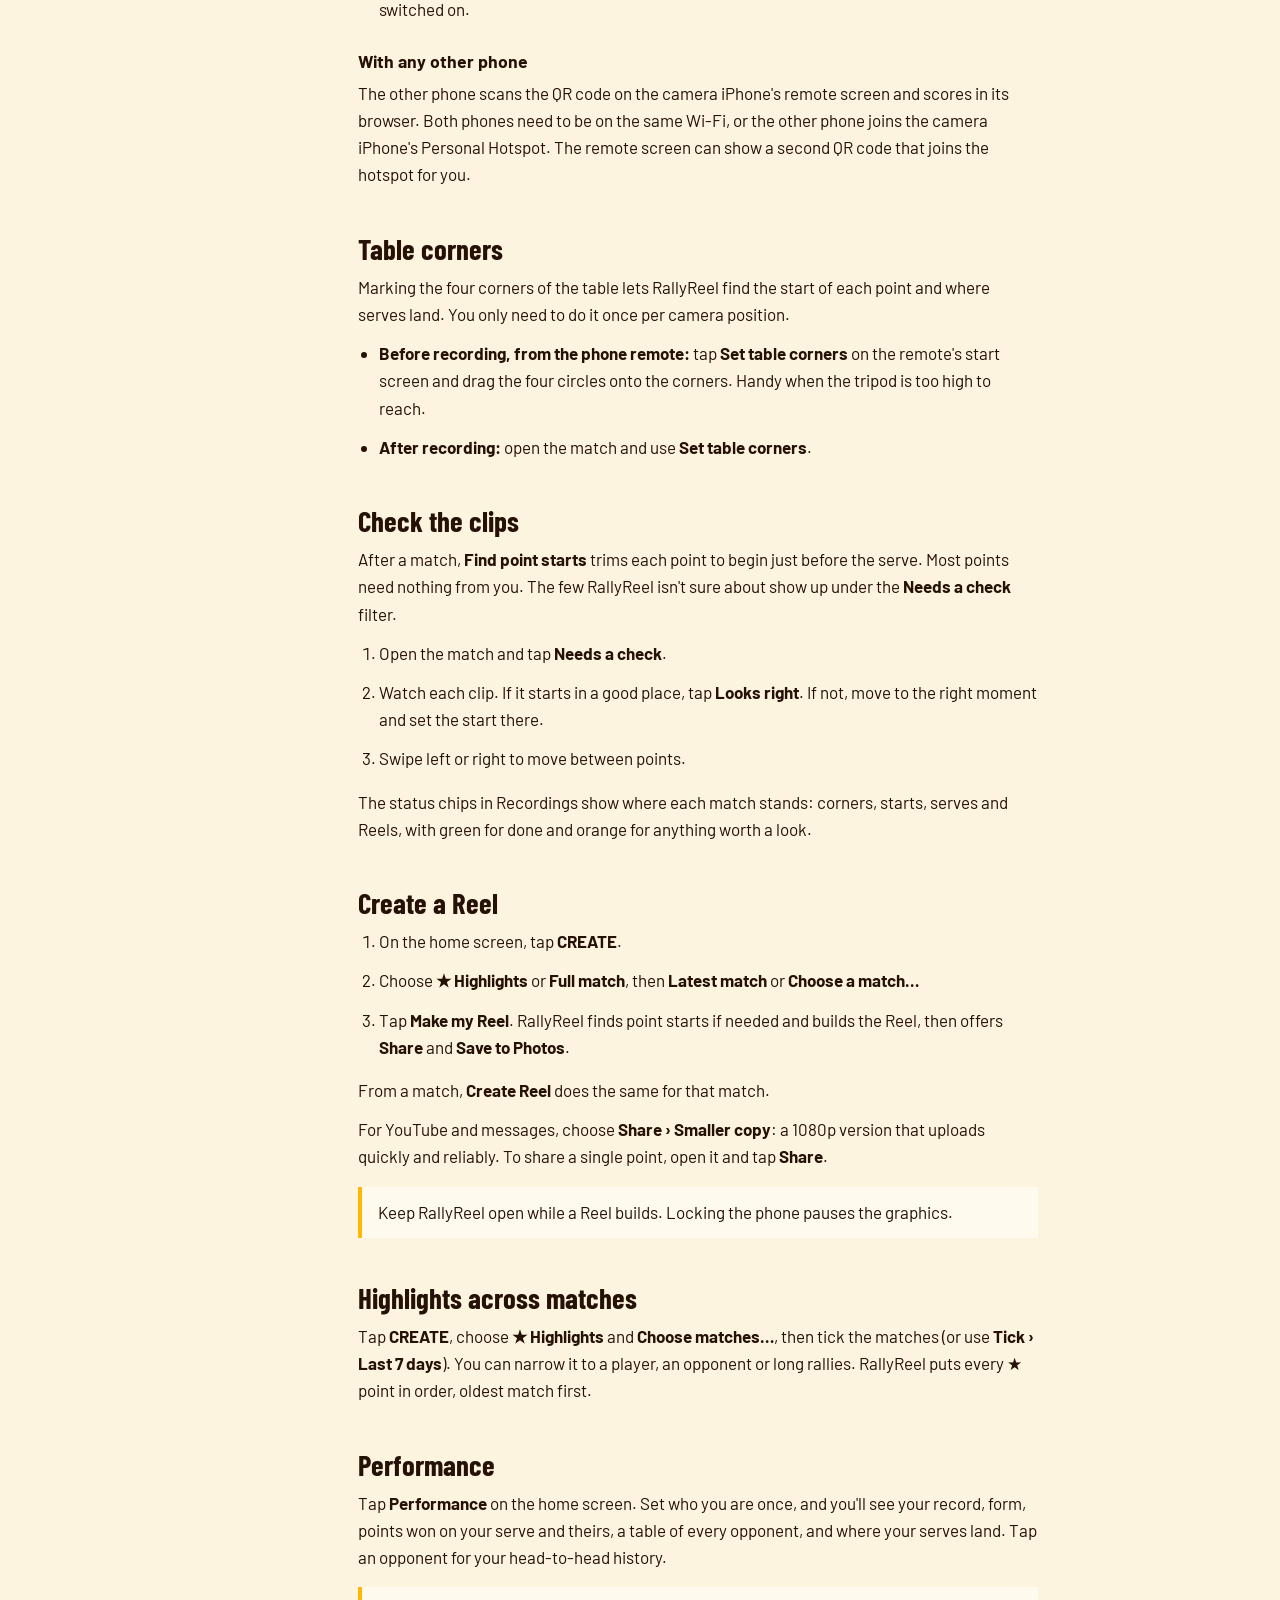
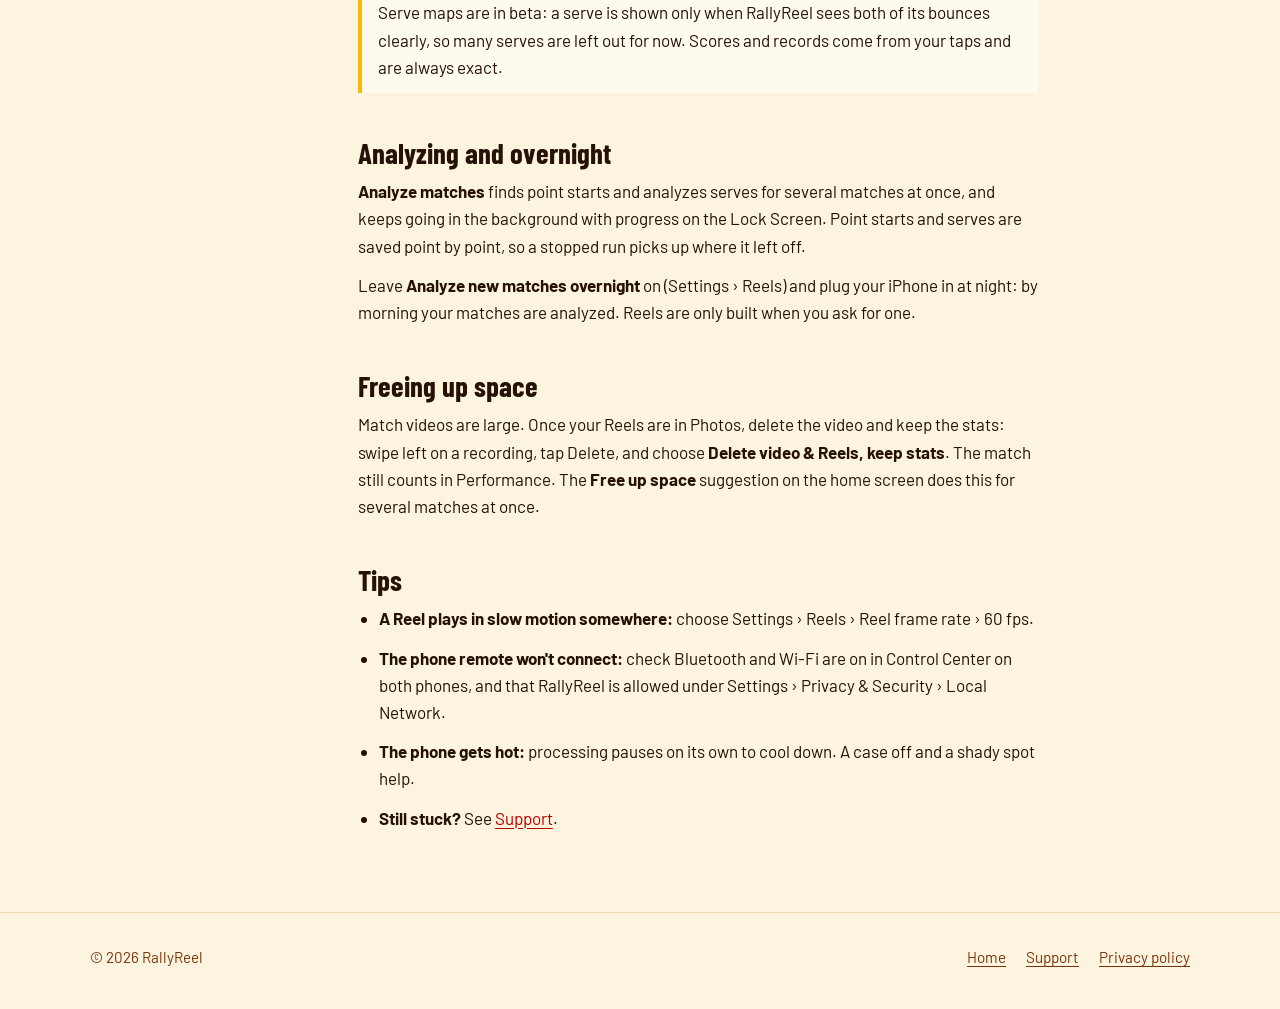
==== commit c8902e2c: "Rename Your stats to Performance Co-Authored-By: Claude Opus 5.5 <noreply@anthropic.com>" ====
--- a/guide/index.html
+++ b/guide/index.html
@@ -40,7 +40,7 @@
           <li><a href="#check">Check the clips</a></li>
           <li><a href="#reel">Create a Reel</a></li>
           <li><a href="#season">Highlights across matches</a></li>
-          <li><a href="#stats">Your stats</a></li>
+          <li><a href="#stats">Performance</a></li>
           <li><a href="#process">Analyzing and overnight</a></li>
           <li><a href="#space">Freeing up space</a></li>
           <li><a href="#tips">Tips</a></li>
@@ -114,8 +114,8 @@
         <h2 id="season">Highlights across matches</h2>
         <p>Tap <strong>CREATE</strong>, choose <strong>★ Highlights</strong> and <strong>Choose matches…</strong>, then tick the matches (or use <strong>Tick › Last 7 days</strong>). You can narrow it to a player, an opponent or long rallies. RallyReel puts every ★ point in order, oldest match first.</p>
 
-        <h2 id="stats">Your stats</h2>
-        <p>Tap <strong>STATS</strong> on the home screen. Set who you are once, and you'll see your record, form, points won on your serve and theirs, a table of every opponent, and where your serves land. Tap an opponent for your head-to-head history.</p>
+        <h2 id="stats">Performance</h2>
+        <p>Tap <strong>Performance</strong> on the home screen. Set who you are once, and you'll see your record, form, points won on your serve and theirs, a table of every opponent, and where your serves land. Tap an opponent for your head-to-head history.</p>
         <p class="note">Serve maps are in beta: a serve is shown only when RallyReel sees both of its bounces clearly, so many serves are left out for now. Scores and records come from your taps and are always exact.</p>
 
         <h2 id="process">Analyzing and overnight</h2>
@@ -123,7 +123,7 @@
         <p>Leave <strong>Analyze new matches overnight</strong> on (Settings › Reels) and plug your iPhone in at night: by morning your matches are analyzed. Reels are only built when you ask for one.</p>
 
         <h2 id="space">Freeing up space</h2>
-        <p>Match videos are large. Once your Reels are in Photos, delete the video and keep the stats: swipe left on a recording, tap Delete, and choose <strong>Delete video &amp; Reels, keep stats</strong>. The match still counts in Your stats. The <strong>Free up space</strong> suggestion on the home screen does this for several matches at once.</p>
+        <p>Match videos are large. Once your Reels are in Photos, delete the video and keep the stats: swipe left on a recording, tap Delete, and choose <strong>Delete video &amp; Reels, keep stats</strong>. The match still counts in Performance. The <strong>Free up space</strong> suggestion on the home screen does this for several matches at once.</p>
 
         <h2 id="tips">Tips</h2>
         <ul>
